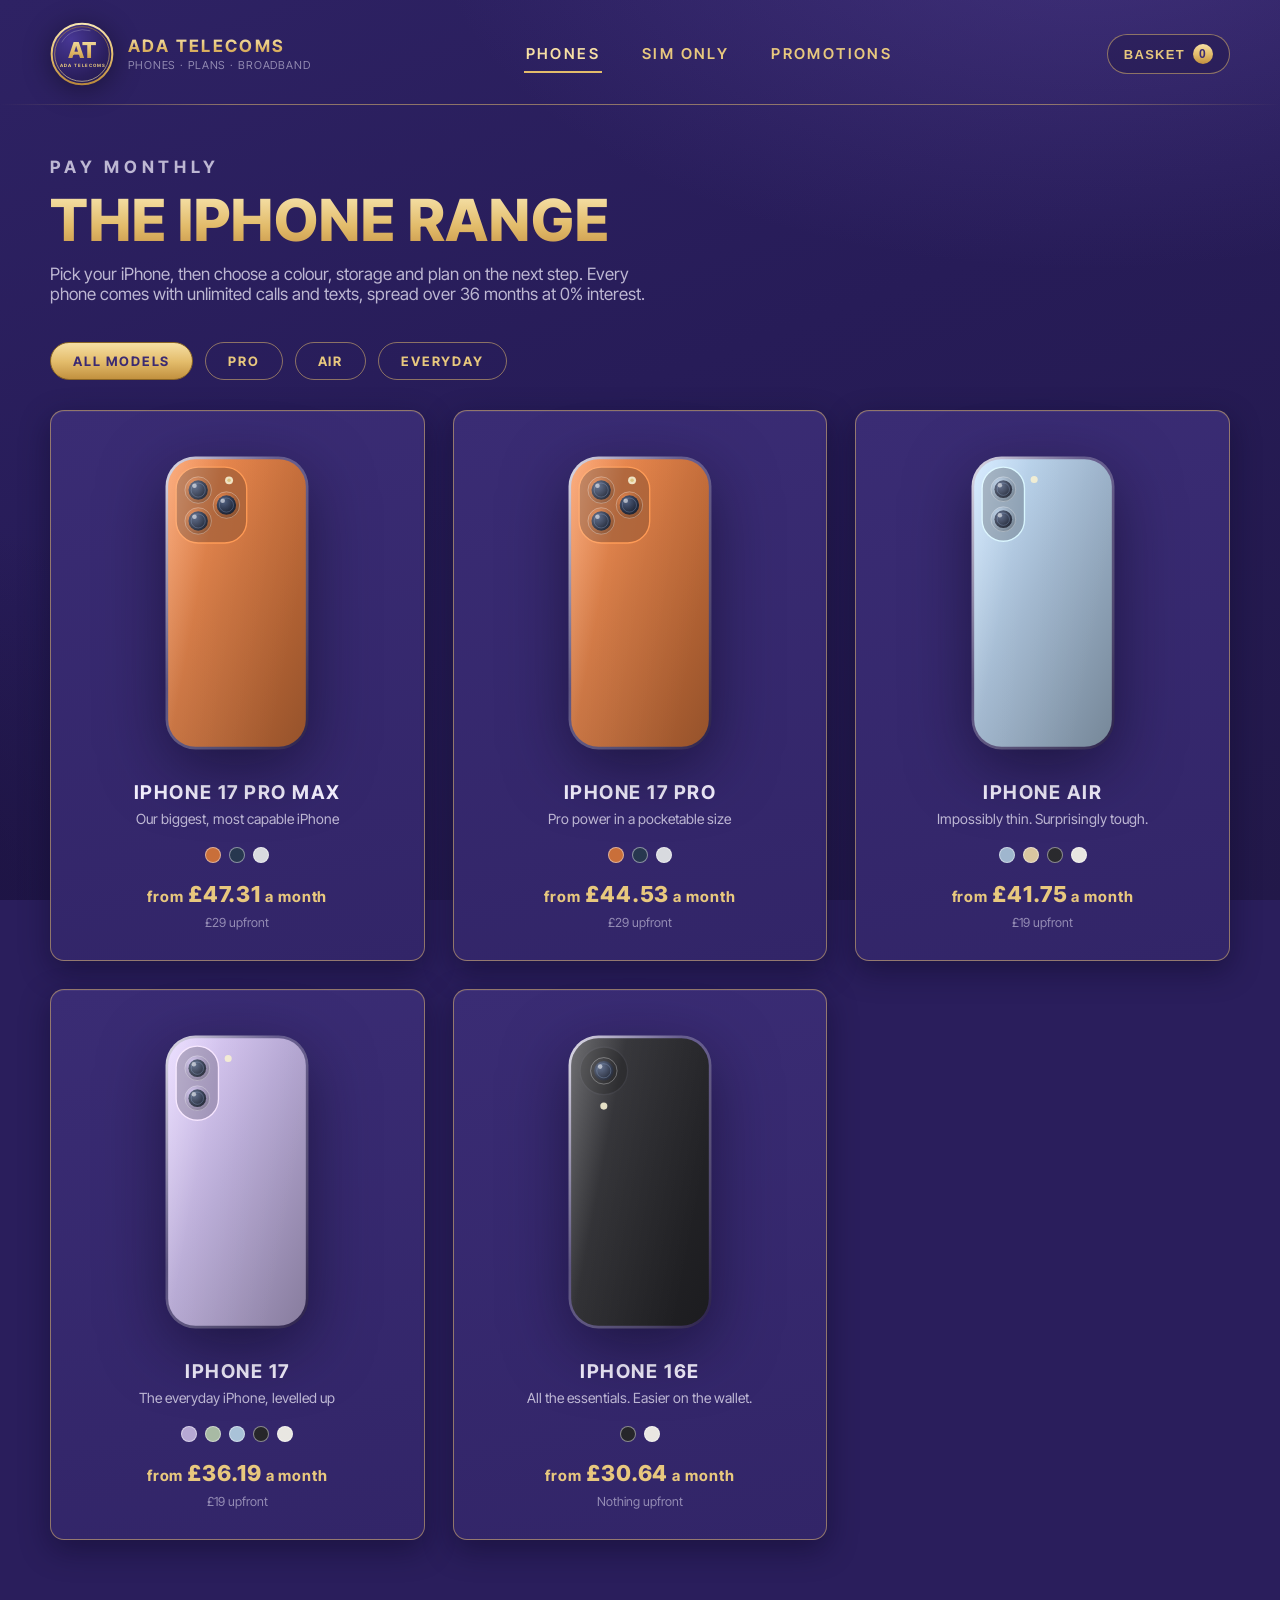
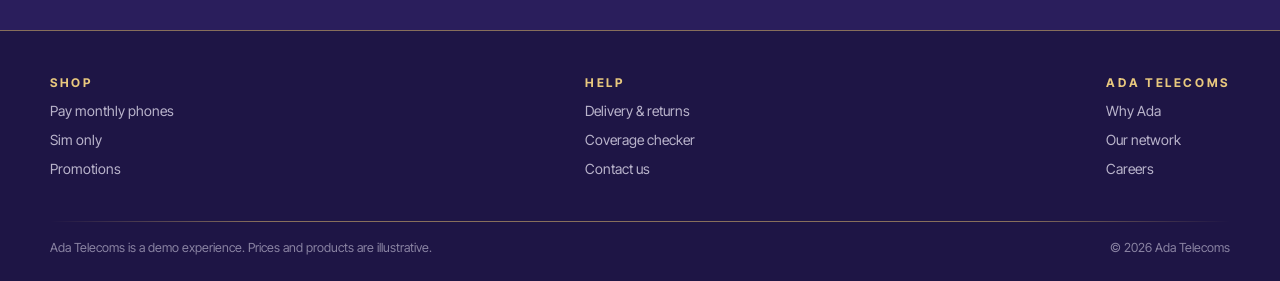
==== phones.html @ af58acbb "Initial commit: Ada Telecom demo website Static demo site for Ada Telecom — a fictitious telecom bra" ====
<!DOCTYPE html>
<html lang="en-GB">
<head>
<meta charset="UTF-8">
<meta name="viewport" content="width=device-width, initial-scale=1.0">
<title>Ada Telecoms — Pay monthly iPhones</title>
<link rel="stylesheet" href="ada-telecoms.css">
<style>
  .page-head {
    display: flex;
    flex-direction: column;
    gap: 14px;
    padding: 52px 0 38px 0;
  }
  .page-head .display-gold { font-size: clamp(36px, 4.6vw, 58px); }
  .page-head p { font-size: 17px; color: var(--at-text-2); margin: 0; max-width: 60ch; }

  .filter-row { display: flex; gap: 12px; flex-wrap: wrap; padding-bottom: 30px; }
  .filter-chip {
    padding: 10px 22px;
    border-radius: 999px;
    border: 1.5px solid var(--at-gold-border);
    background: transparent;
    color: var(--at-gold-text);
    font-family: inherit;
    font-size: 13px;
    font-weight: 700;
    letter-spacing: 0.14em;
    text-transform: uppercase;
    white-space: nowrap;
    cursor: pointer;
    transition: background 120ms var(--at-ease), color 120ms var(--at-ease);
  }
  .filter-chip:hover { background: rgba(222, 184, 110, 0.12); }
  .filter-chip.active {
    background: var(--at-gold-grad);
    color: var(--at-ink-on-gold);
    border-color: #8A6526;
  }

  .range-grid {
    display: grid;
    grid-template-columns: repeat(3, 1fr);
    gap: 28px;
  }
  .phone-card {
    display: flex;
    flex-direction: column;
    align-items: center;
    gap: 6px;
    padding: 34px 26px 30px 26px;
    text-align: center;
  }
  .phone-card .phone { padding: 8px 0 22px 0; }
  .phone-card .card-name {
    font-size: 19px;
    font-weight: 700;
    letter-spacing: 0.08em;
    text-transform: uppercase;
    color: var(--at-text);
  }
  .phone-card .card-tag { font-size: 14px; color: var(--at-text-2); margin: 0; }
  .swatch-row { display: flex; gap: 8px; margin-top: 14px; }
  .swatch-row span {
    width: 16px;
    height: 16px;
    border-radius: 50%;
    border: 1.5px solid rgba(255, 255, 255, 0.45);
  }
  .phone-card .card-price {
    margin-top: 12px;
    font-size: 15px;
    font-weight: 700;
    letter-spacing: 0.06em;
    color: var(--at-gold-text);
  }
  .phone-card .card-price strong { font-size: 22px; font-weight: 800; }
  .phone-card .card-upfront { font-size: 12.5px; color: var(--at-text-3); margin-top: 2px; }

  @media (max-width: 920px) {
    .range-grid { grid-template-columns: 1fr 1fr; }
  }
  @media (max-width: 620px) {
    .range-grid { grid-template-columns: 1fr; }
  }
</style>
</head>
<body>

<div class="wrap">
  <header class="site-header" data-screen-label="Phones — header">
    <a class="brand" href="index.html">
      <span class="brand-badge">
        <svg viewBox="0 0 96 96" aria-hidden="true">
          <defs>
            <linearGradient id="atb-gold" x1="0" y1="0" x2="0" y2="1">
              <stop offset="0" stop-color="#F8E6B0"></stop>
              <stop offset="0.55" stop-color="#E2BB6A"></stop>
              <stop offset="1" stop-color="#B9883B"></stop>
            </linearGradient>
            <linearGradient id="atb-gold-2" x1="0" y1="1" x2="0" y2="0">
              <stop offset="0" stop-color="#F8E6B0"></stop>
              <stop offset="0.5" stop-color="#D9AE5E"></stop>
              <stop offset="1" stop-color="#A87C33"></stop>
            </linearGradient>
            <radialGradient id="atb-disc" cx="0.32" cy="0.26" r="0.95">
              <stop offset="0" stop-color="#473794"></stop>
              <stop offset="0.65" stop-color="#2B1F5E"></stop>
              <stop offset="1" stop-color="#211A4A"></stop>
            </radialGradient>
          </defs>
          <circle cx="48" cy="48" r="45.5" fill="url(#atb-disc)" stroke="url(#atb-gold)" stroke-width="3"></circle>
          <circle cx="48" cy="48" r="41" fill="none" stroke="url(#atb-gold-2)" stroke-width="1.2" opacity="0.75"></circle>
          <path d="M 18 30 A 36 36 0 0 1 60 13" fill="none" stroke="rgba(255,255,255,0.20)" stroke-width="1.5" stroke-linecap="round"></path>
          <text x="48" y="54" text-anchor="middle" font-family="'Inter Tight', system-ui, sans-serif" font-size="33" font-weight="800" fill="url(#atb-gold)">AT</text>
          <text x="49" y="67" text-anchor="middle" font-family="'Inter Tight', system-ui, sans-serif" font-size="6.6" font-weight="700" letter-spacing="1.5" fill="#E8C87E">ADA TELECOMS</text>
        </svg>
      </span>
      <span class="brand-name">
        <span class="brand-title">Ada Telecoms</span>
        <span class="brand-tag">Phones · Plans · Broadband</span>
      </span>
    </a>
    <nav class="site-nav">
      <a href="phones.html" class="active">Phones</a>
      <a href="phones.html">Sim only</a>
      <a href="phones.html">Promotions</a>
    </nav>
    <div class="header-actions">
      <button class="basket-pill" type="button">Basket <span class="count" data-basket-count="">0</span></button>
    </div>
  </header>
</div>

<hr class="gold-rule">

<main class="wrap" data-screen-label="Phones — range">

  <section class="page-head">
    <p class="eyebrow">Pay monthly</p>
    <h1 class="display-gold">The iPhone range</h1>
    <p>Pick your iPhone, then choose a colour, storage and plan on the next step. Every phone comes with unlimited calls and texts, spread over 36 months at 0% interest.</p>
  </section>

  <div class="filter-row" id="filter-row">
    <button class="filter-chip active" type="button" data-filter="all">All models</button>
    <button class="filter-chip" type="button" data-filter="Pro">Pro</button>
    <button class="filter-chip" type="button" data-filter="Air">Air</button>
    <button class="filter-chip" type="button" data-filter="Standard">Everyday</button>
  </div>

  <section class="range-grid" id="range-grid"></section>

</main>

<footer class="site-footer">
  <div class="wrap">
    <div class="footer-inner">
      <div class="footer-col">
        <span class="footer-head">Shop</span>
        <a href="phones.html">Pay monthly phones</a>
        <a href="phones.html">Sim only</a>
        <a href="phones.html">Promotions</a>
      </div>
      <div class="footer-col">
        <span class="footer-head">Help</span>
        <a href="index.html">Delivery &amp; returns</a>
        <a href="index.html">Coverage checker</a>
        <a href="index.html">Contact us</a>
      </div>
      <div class="footer-col">
        <span class="footer-head">Ada Telecoms</span>
        <a href="index.html">Why Ada</a>
        <a href="index.html">Our network</a>
        <a href="index.html">Careers</a>
      </div>
    </div>
    <hr class="gold-rule">
    <div class="footer-legal">
      <span>Ada Telecoms is a demo experience. Prices and products are illustrative.</span>
      <span>&copy; 2026 Ada Telecoms</span>
    </div>
  </div>
</footer>

<script src="data.js"></script>
<script>
  (function () {
    var grid = document.getElementById("range-grid");
    var chips = Array.prototype.slice.call(document.querySelectorAll(".filter-chip"));

    function render(filter) {
      grid.innerHTML = "";
      window.AT_PHONES
        .filter(function (p) { return filter === "all" || p.family === filter; })
        .forEach(function (p) {
          var swatches = p.colors.map(function (c) {
            return '<span style="background:' + c.hex + ';" title="' + c.name + '"></span>';
          }).join("");
          grid.insertAdjacentHTML("beforeend",
            '<a class="gold-card phone-card" href="product.html?id=' + p.id + '">' +
              window.atPhoneVisual(p, p.colors[0].hex, "") +
              '<span class="card-name">' + p.name + '</span>' +
              '<p class="card-tag">' + p.tagline + '</p>' +
              '<span class="swatch-row">' + swatches + '</span>' +
              '<span class="card-price">from <strong>' + window.atMoney(window.atFromPrice(p)) + '</strong> a month</span>' +
              '<span class="card-upfront">' + (p.upfront > 0 ? window.atMoney(p.upfront) + " upfront" : "Nothing upfront") + '</span>' +
            '</a>');
        });
    }

    chips.forEach(function (chip) {
      chip.addEventListener("click", function () {
        chips.forEach(function (c) { c.classList.remove("active"); });
        chip.classList.add("active");
        render(chip.dataset.filter);
      });
    });

    render("all");
  })();
</script>

<!-- ============================================================
     ADA BOT EMBED
     Paste your Ada embed <script> snippet directly below this
     comment. It will load on every page that includes this block.
     ============================================================ -->

</body>
</html>
---- ada-telecoms.css ----
/* ============================================================
   Ada Telecoms — theme
   Palette lifted from the Ada Gaming brand image:
   deep royal purple surfaces + warm gold accents
   ============================================================ */
@import url("https://fonts.googleapis.com/css2?family=Inter+Tight:ital,wght@0,400;0,500;0,600;0,700;0,800;1,400&display=swap");

:root {
  /* Purples */
  --at-bg-deepest: #1E1545;
  --at-bg: #2A1E5C;
  --at-bg-2: #322568;
  --at-panel: #3A2C74;
  --at-panel-2: #443585;
  --at-ink-on-gold: #3B2A72;

  /* Golds */
  --at-gold-1: #F6DFA4;
  --at-gold-2: #E3BC6B;
  --at-gold-3: #C2913F;
  --at-gold-text: #E8C87E;
  --at-gold-soft: #D9B670;
  --at-gold-border: rgba(222, 184, 110, 0.55);
  --at-gold-border-strong: rgba(232, 200, 126, 0.85);

  /* Text */
  --at-text: #F5F1FF;
  --at-text-2: rgba(245, 241, 255, 0.72);
  --at-text-3: rgba(245, 241, 255, 0.50);

  --at-gold-grad: linear-gradient(180deg, var(--at-gold-1) 0%, var(--at-gold-2) 52%, var(--at-gold-3) 100%);
  --at-gold-text-grad: linear-gradient(180deg, #F8E6B0 0%, #E2BB6A 60%, #C9974A 100%);

  --at-radius: 14px;
  --at-radius-sm: 10px;

  --at-ease: cubic-bezier(0.2, 0, 0, 1);
}

* { box-sizing: border-box; }

html, body {
  margin: 0;
  padding: 0;
  font-family: "Inter Tight", system-ui, -apple-system, sans-serif;
  background: var(--at-bg);
  color: var(--at-text);
  -webkit-font-smoothing: antialiased;
  text-rendering: optimizeLegibility;
}

body {
  min-height: 100vh;
  background:
    radial-gradient(1100px 600px at 85% -10%, rgba(122, 96, 200, 0.28), transparent 60%),
    radial-gradient(900px 700px at -10% 100%, rgba(20, 12, 50, 0.55), transparent 55%),
    linear-gradient(160deg, #2E2264 0%, #271C58 45%, #221849 100%);
  background-attachment: fixed;
}

a { color: inherit; text-decoration: none; }
img { max-width: 100%; display: block; }

.wrap {
  width: min(1180px, calc(100% - 48px));
  margin: 0 auto;
}

/* ---------- Header ---------- */
.site-header {
  display: flex;
  align-items: center;
  justify-content: space-between;
  gap: 32px;
  padding: 22px 0 18px 0;
}

.brand {
  display: flex;
  align-items: center;
  gap: 14px;
}

.brand-badge {
  display: flex;
  align-items: center;
  justify-content: center;
}

.brand-badge svg {
  display: block;
  width: 64px;
  height: 64px;
  filter: drop-shadow(0 4px 14px rgba(0, 0, 0, 0.4));
}

.brand-name {
  display: flex;
  flex-direction: column;
  gap: 2px;
}

.brand-name .brand-title {
  font-size: 17px;
  font-weight: 700;
  letter-spacing: 0.14em;
  text-transform: uppercase;
  background: var(--at-gold-text-grad);
  -webkit-background-clip: text;
  background-clip: text;
  color: transparent;
}

.brand-name .brand-tag {
  font-size: 11px;
  letter-spacing: 0.08em;
  color: var(--at-text-3);
  text-transform: uppercase;
}

.site-nav {
  display: flex;
  align-items: center;
  gap: 38px;
}

.site-nav a {
  font-size: 15px;
  font-weight: 600;
  letter-spacing: 0.16em;
  text-transform: uppercase;
  color: var(--at-gold-text);
  padding: 8px 2px;
  border-bottom: 2px solid transparent;
  transition: color 120ms var(--at-ease), border-color 120ms var(--at-ease);
}

.site-nav a:hover { color: var(--at-gold-1); }

.site-nav a.active {
  color: var(--at-gold-1);
  border-bottom-color: var(--at-gold-2);
}

.header-actions {
  display: flex;
  align-items: center;
  gap: 14px;
}

.basket-pill {
  display: flex;
  align-items: center;
  gap: 8px;
  padding: 9px 16px;
  border-radius: 999px;
  border: 1.5px solid var(--at-gold-border);
  font-size: 13px;
  font-weight: 600;
  letter-spacing: 0.1em;
  text-transform: uppercase;
  color: var(--at-gold-text);
  cursor: pointer;
  background: rgba(30, 21, 69, 0.4);
  transition: background 120ms var(--at-ease);
}

.basket-pill:hover { background: rgba(30, 21, 69, 0.7); }

.basket-pill .count {
  min-width: 20px;
  height: 20px;
  padding: 0 5px;
  border-radius: 999px;
  background: var(--at-gold-grad);
  color: var(--at-ink-on-gold);
  font-weight: 800;
  font-size: 12px;
  display: flex;
  align-items: center;
  justify-content: center;
}

/* ---------- Gold rule ---------- */
.gold-rule {
  height: 1px;
  border: none;
  margin: 0;
  background: linear-gradient(90deg, transparent, var(--at-gold-border) 18%, var(--at-gold-border) 82%, transparent);
}

/* ---------- Typography ---------- */
.display-gold {
  font-weight: 800;
  text-transform: uppercase;
  letter-spacing: 0.015em;
  line-height: 1.02;
  background: var(--at-gold-text-grad);
  -webkit-background-clip: text;
  background-clip: text;
  color: transparent;
  margin: 0;
}

.eyebrow {
  font-size: 13px;
  font-weight: 700;
  letter-spacing: 0.28em;
  text-transform: uppercase;
  color: var(--at-text-3);
  margin: 0;
}

.section-title {
  font-size: 26px;
  font-weight: 700;
  letter-spacing: 0.14em;
  text-transform: uppercase;
  background: var(--at-gold-text-grad);
  -webkit-background-clip: text;
  background-clip: text;
  color: transparent;
  margin: 0;
}

/* ---------- Buttons ---------- */
.btn-gold {
  display: inline-flex;
  align-items: center;
  justify-content: center;
  gap: 10px;
  padding: 16px 38px;
  border-radius: var(--at-radius-sm);
  background: var(--at-gold-grad);
  border: 1px solid #8A6526;
  box-shadow: inset 0 1px 0 rgba(255, 255, 255, 0.55), 0 6px 18px rgba(0, 0, 0, 0.35);
  color: var(--at-ink-on-gold);
  font-family: inherit;
  font-size: 16px;
  font-weight: 800;
  letter-spacing: 0.18em;
  text-transform: uppercase;
  cursor: pointer;
  transition: filter 120ms var(--at-ease), transform 120ms var(--at-ease);
}

.btn-gold:hover { filter: brightness(1.05); }
.btn-gold:active { transform: scale(0.98); }
.btn-gold:disabled { filter: saturate(0.4) brightness(0.8); cursor: default; }

.btn-outline {
  display: inline-flex;
  align-items: center;
  justify-content: center;
  padding: 14px 30px;
  border-radius: var(--at-radius-sm);
  border: 1.5px solid var(--at-gold-border);
  background: transparent;
  color: var(--at-gold-text);
  font-family: inherit;
  font-size: 14px;
  font-weight: 700;
  letter-spacing: 0.16em;
  text-transform: uppercase;
  cursor: pointer;
  transition: background 120ms var(--at-ease), color 120ms var(--at-ease);
}

.btn-outline:hover { background: rgba(222, 184, 110, 0.12); color: var(--at-gold-1); }

/* ---------- Gold-framed card ---------- */
.gold-card {
  background: linear-gradient(170deg, var(--at-panel) 0%, var(--at-bg-2) 100%);
  border: 1.5px solid var(--at-gold-border);
  border-radius: var(--at-radius);
  box-shadow: inset 0 1px 0 rgba(255, 255, 255, 0.06), 0 10px 30px rgba(12, 7, 35, 0.45);
}

a.gold-card { transition: border-color 120ms var(--at-ease), transform 220ms var(--at-ease); }
a.gold-card:hover { border-color: var(--at-gold-border-strong); transform: translateY(-3px); }

/* ---------- Phone visual (SVG product render) ---------- */
.phone {
  display: flex;
  align-items: center;
  justify-content: center;
}

.phone svg {
  display: block;
  width: 150px;
  height: auto;
  filter: drop-shadow(0 18px 32px rgba(10, 5, 30, 0.55));
}

.phone--sm svg { width: 108px; }
.phone--lg svg { width: 215px; }

/* ---------- Footer ---------- */
.site-footer {
  margin-top: 90px;
  background: var(--at-bg-deepest);
  border-top: 1px solid var(--at-gold-border);
}

.footer-inner {
  display: flex;
  align-items: flex-start;
  justify-content: space-between;
  gap: 40px;
  padding: 44px 0;
  flex-wrap: wrap;
}

.footer-col {
  display: flex;
  flex-direction: column;
  gap: 12px;
}

.footer-col .footer-head {
  font-size: 12px;
  font-weight: 700;
  letter-spacing: 0.22em;
  text-transform: uppercase;
  color: var(--at-gold-text);
}

.footer-col a {
  font-size: 14px;
  color: var(--at-text-2);
}

.footer-col a:hover { color: var(--at-text); }

.footer-legal {
  padding: 18px 0 26px 0;
  font-size: 12.5px;
  color: var(--at-text-3);
  display: flex;
  justify-content: space-between;
  gap: 24px;
  flex-wrap: wrap;
}

/* ---------- Responsive ---------- */
@media (max-width: 860px) {
  .site-nav { display: none; }
}
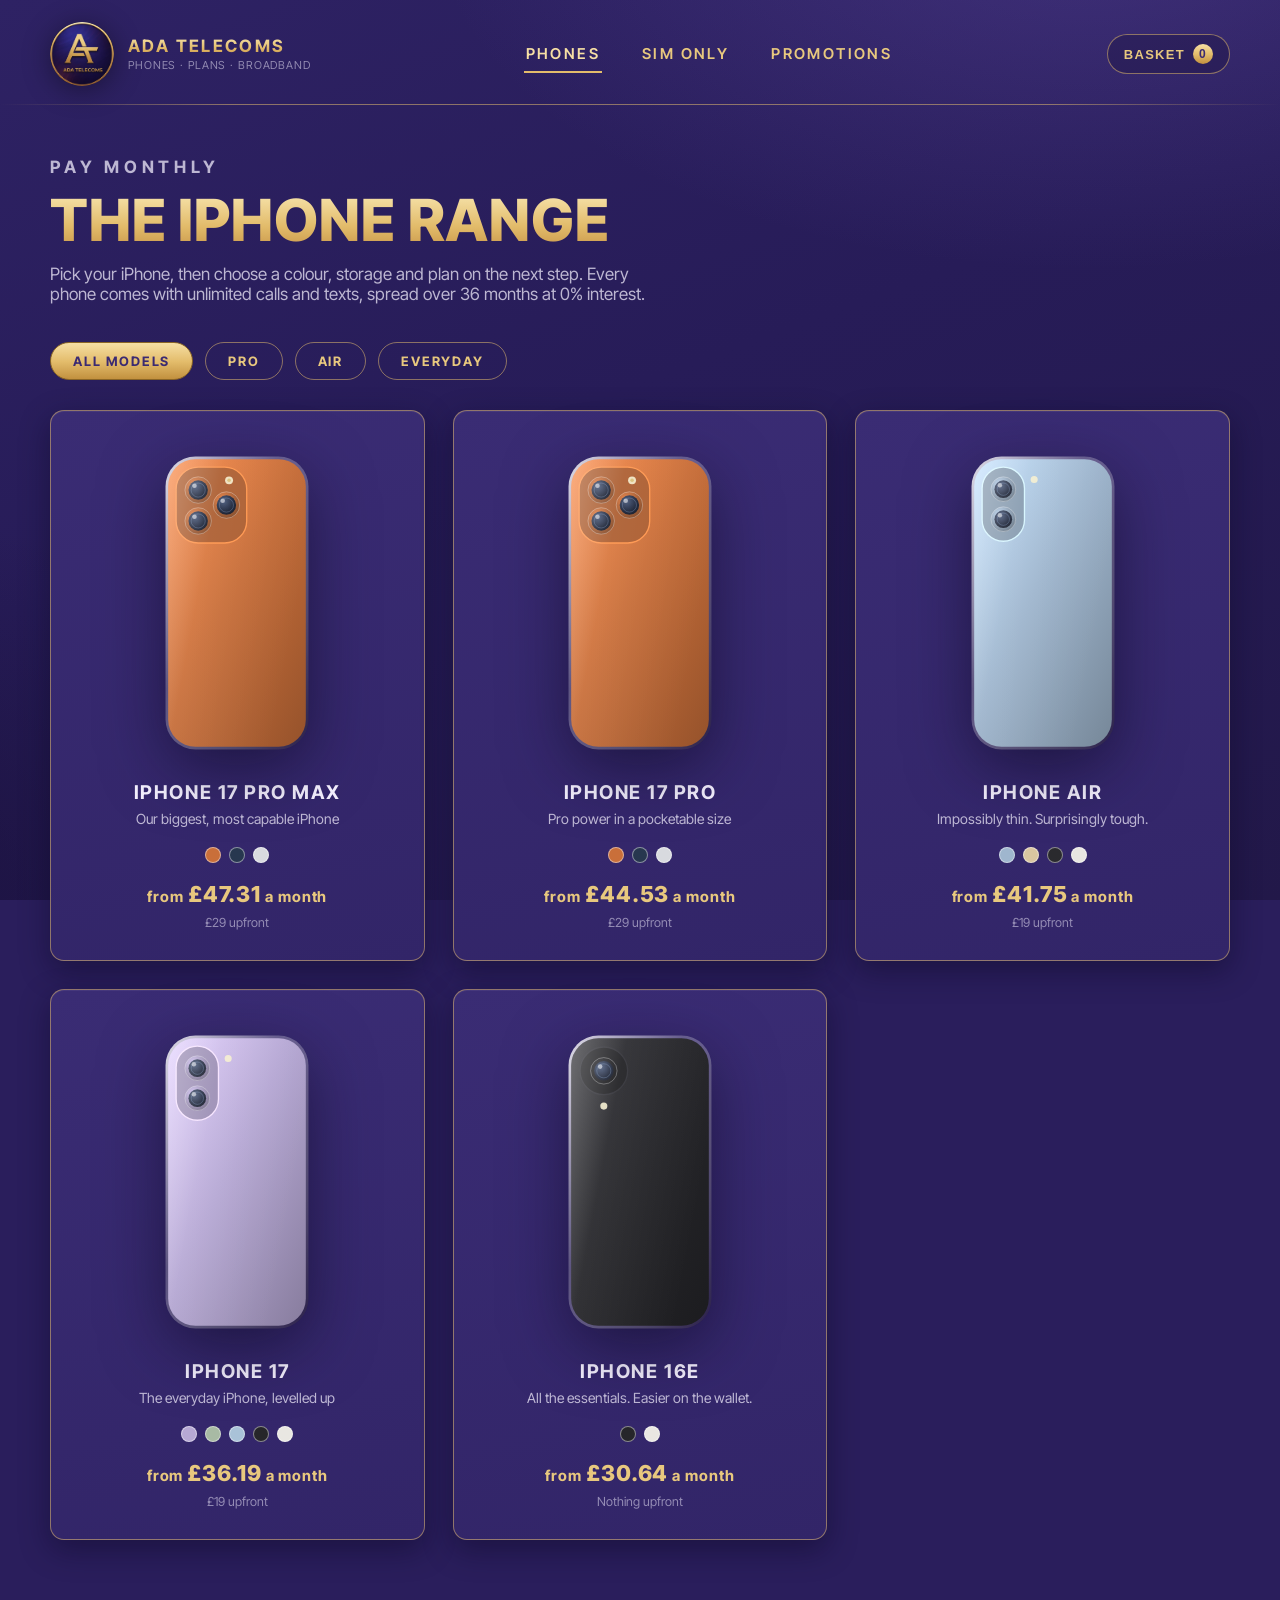
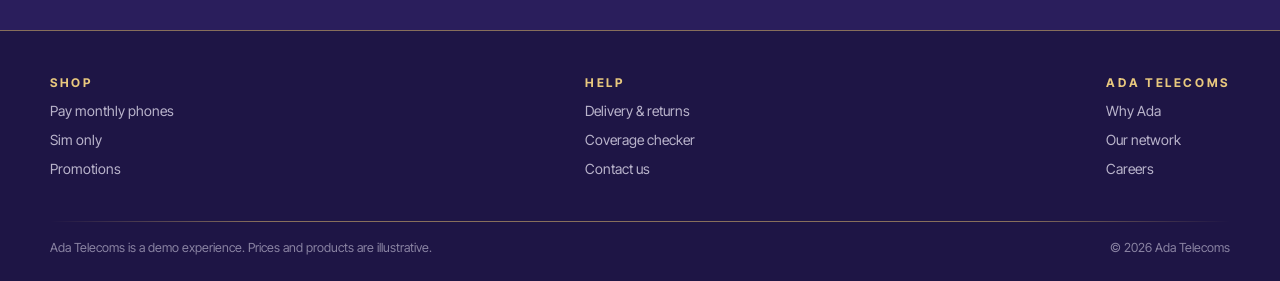
==== commit 793f9548: "Replace SVG badge with logo image; simplify proactive to reset on refresh - All three pages now use " ====
--- a/phones.html
+++ b/phones.html
@@ -91,30 +91,7 @@
   <header class="site-header" data-screen-label="Phones — header">
     <a class="brand" href="index.html">
       <span class="brand-badge">
-        <svg viewBox="0 0 96 96" aria-hidden="true">
-          <defs>
-            <linearGradient id="atb-gold" x1="0" y1="0" x2="0" y2="1">
-              <stop offset="0" stop-color="#F8E6B0"></stop>
-              <stop offset="0.55" stop-color="#E2BB6A"></stop>
-              <stop offset="1" stop-color="#B9883B"></stop>
-            </linearGradient>
-            <linearGradient id="atb-gold-2" x1="0" y1="1" x2="0" y2="0">
-              <stop offset="0" stop-color="#F8E6B0"></stop>
-              <stop offset="0.5" stop-color="#D9AE5E"></stop>
-              <stop offset="1" stop-color="#A87C33"></stop>
-            </linearGradient>
-            <radialGradient id="atb-disc" cx="0.32" cy="0.26" r="0.95">
-              <stop offset="0" stop-color="#473794"></stop>
-              <stop offset="0.65" stop-color="#2B1F5E"></stop>
-              <stop offset="1" stop-color="#211A4A"></stop>
-            </radialGradient>
-          </defs>
-          <circle cx="48" cy="48" r="45.5" fill="url(#atb-disc)" stroke="url(#atb-gold)" stroke-width="3"></circle>
-          <circle cx="48" cy="48" r="41" fill="none" stroke="url(#atb-gold-2)" stroke-width="1.2" opacity="0.75"></circle>
-          <path d="M 18 30 A 36 36 0 0 1 60 13" fill="none" stroke="rgba(255,255,255,0.20)" stroke-width="1.5" stroke-linecap="round"></path>
-          <text x="48" y="54" text-anchor="middle" font-family="'Inter Tight', system-ui, sans-serif" font-size="33" font-weight="800" fill="url(#atb-gold)">AT</text>
-          <text x="49" y="67" text-anchor="middle" font-family="'Inter Tight', system-ui, sans-serif" font-size="6.6" font-weight="700" letter-spacing="1.5" fill="#E8C87E">ADA TELECOMS</text>
-        </svg>
+        <img src="logo.png" alt="Ada Telecoms" width="64" height="64" style="border-radius:50%;display:block;filter:drop-shadow(0 4px 14px rgba(0,0,0,0.4));">
       </span>
       <span class="brand-name">
         <span class="brand-title">Ada Telecoms</span>
@@ -223,9 +200,14 @@
 
 <!-- ============================================================
      ADA BOT EMBED
-     Paste your Ada embed <script> snippet directly below this
-     comment. It will load on every page that includes this block.
      ============================================================ -->
+<script>
+  window.adaSettings = {
+    handle: "ada-telecom-ai-agent-demo",
+    hideMask: false
+  };
+</script>
+<script src="https://static.ada.support/embed2.js" async></script>
 
 </body>
 </html>
